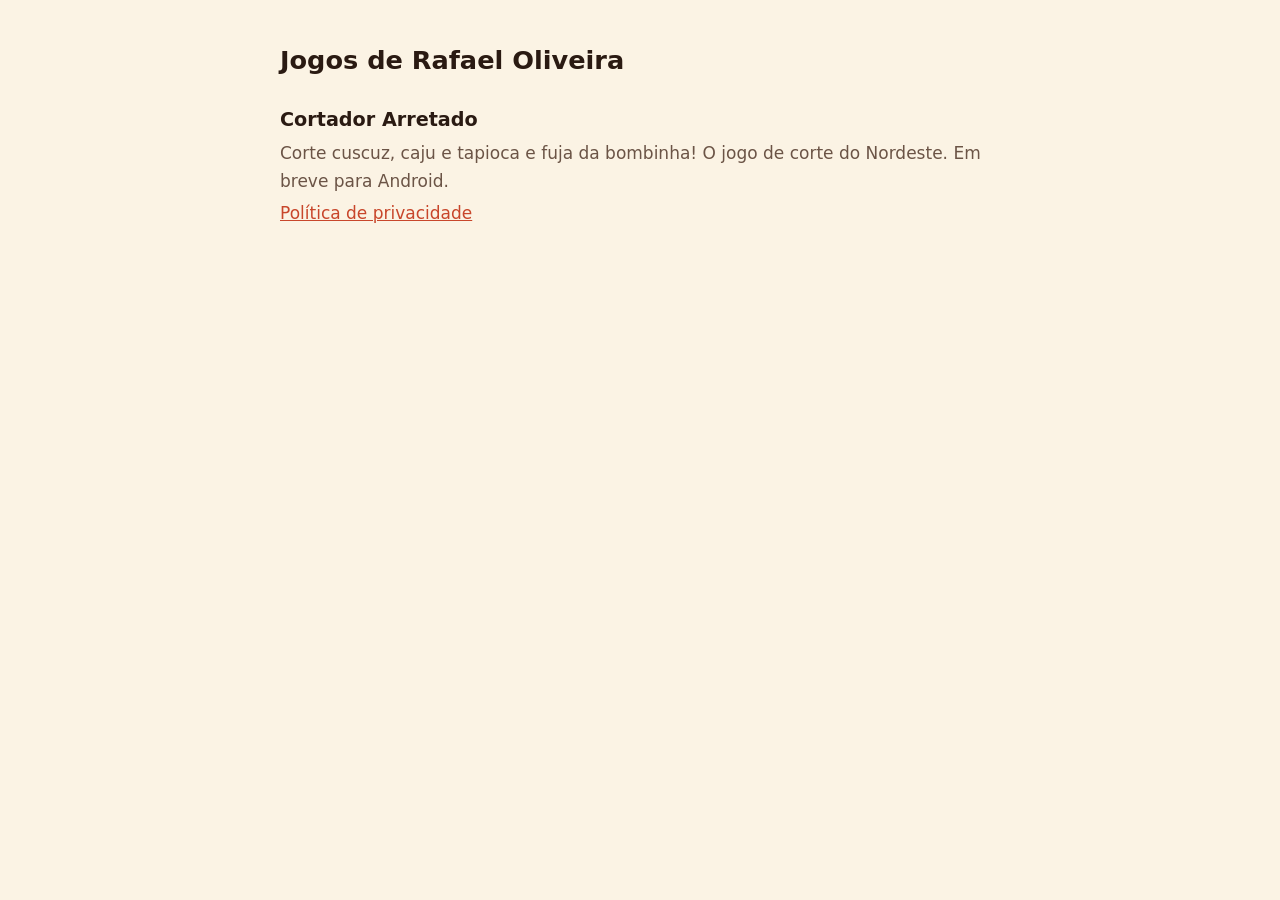
==== index.html @ 5014b314 "Site: página inicial e política de privacidade do Cortador Arretado Co-Authored-By: Claude Opus 5.5 " ====
<!doctype html>
<html lang="pt-BR">
<head>
  <meta charset="utf-8">
  <meta name="viewport" content="width=device-width, initial-scale=1">
  <title>Rafael Oliveira · Jogos</title>
  <style>
    :root { --fundo: #fbf3e4; --texto: #2a1a12; --suave: #6b5446; --destaque: #c8462b; }
    @media (prefers-color-scheme: dark) { :root { --fundo: #1f1712; --texto: #f3e7d6; --suave: #c2ad98; --destaque: #ff8a5c; } }
    body { margin: 0; background: var(--fundo); color: var(--texto); font: 17px/1.6 system-ui, -apple-system, "Segoe UI", Roboto, sans-serif; }
    main { max-width: 720px; margin: 0 auto; padding: 40px 16px; }
    h1 { font-size: 1.6rem; margin: 0 0 1.5rem; }
    a { color: var(--destaque); }
    .jogo h2 { margin: 0; font-size: 1.2rem; }
    .jogo p { margin: .3rem 0; color: var(--suave); }
  </style>
</head>
<body>
<main>
  <h1>Jogos de Rafael Oliveira</h1>
  <div class="jogo">
    <h2>Cortador Arretado</h2>
    <p>Corte cuscuz, caju e tapioca e fuja da bombinha! O jogo de corte do Nordeste. Em breve para Android.</p>
    <p><a href="cortador-arretado/privacidade/">Política de privacidade</a></p>
  </div>
</main>
</body>
</html>
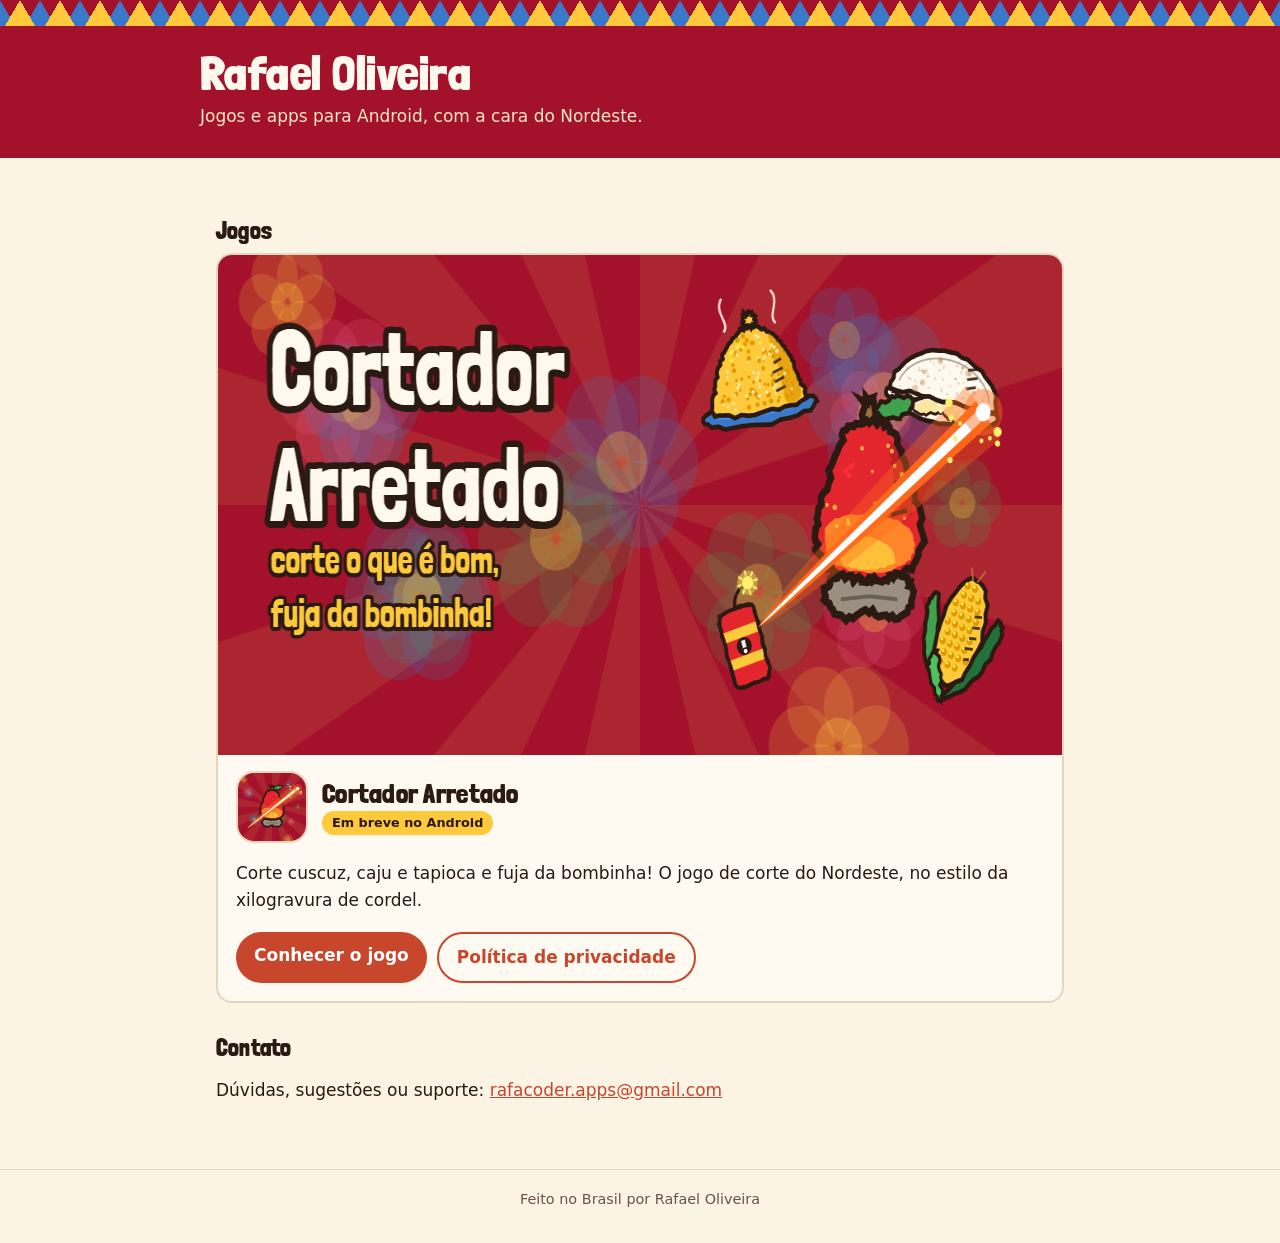
==== commit 510737bc: "Site: página inicial com contato e página do Cortador Arretado Ícone, imagem de destaque e prints do" ====
--- a/index.html
+++ b/index.html
@@ -3,26 +3,41 @@
 <head>
   <meta charset="utf-8">
   <meta name="viewport" content="width=device-width, initial-scale=1">
-  <title>Rafael Oliveira · Jogos</title>
-  <style>
-    :root { --fundo: #fbf3e4; --texto: #2a1a12; --suave: #6b5446; --destaque: #c8462b; }
-    @media (prefers-color-scheme: dark) { :root { --fundo: #1f1712; --texto: #f3e7d6; --suave: #c2ad98; --destaque: #ff8a5c; } }
-    body { margin: 0; background: var(--fundo); color: var(--texto); font: 17px/1.6 system-ui, -apple-system, "Segoe UI", Roboto, sans-serif; }
-    main { max-width: 720px; margin: 0 auto; padding: 40px 16px; }
-    h1 { font-size: 1.6rem; margin: 0 0 1.5rem; }
-    a { color: var(--destaque); }
-    .jogo h2 { margin: 0; font-size: 1.2rem; }
-    .jogo p { margin: .3rem 0; color: var(--suave); }
-  </style>
+  <title>Rafael Oliveira · Jogos e apps</title>
+  <meta name="description" content="Jogos e apps para Android feitos por Rafael Oliveira, com a cara do Nordeste.">
+  <link rel="icon" href="cortador-arretado/img/icone.png">
+  <link rel="stylesheet" href="estilo.css">
 </head>
 <body>
+<header class="topo">
+  <div class="dentro">
+    <h1 class="titulo">Rafael Oliveira</h1>
+    <p>Jogos e apps para Android, com a cara do Nordeste.</p>
+  </div>
+</header>
 <main>
-  <h1>Jogos de Rafael Oliveira</h1>
-  <div class="jogo">
-    <h2>Cortador Arretado</h2>
-    <p>Corte cuscuz, caju e tapioca e fuja da bombinha! O jogo de corte do Nordeste. Em breve para Android.</p>
-    <p><a href="cortador-arretado/privacidade/">Política de privacidade</a></p>
-  </div>
+  <h2 class="titulo">Jogos</h2>
+  <article class="cartao">
+    <a href="cortador-arretado/"><img src="cortador-arretado/img/destaque.png" alt="Cortador Arretado: corte o que é bom, fuja da bombinha!" width="1024" height="500"></a>
+    <div class="corpo">
+      <div class="cabeca">
+        <img src="cortador-arretado/img/icone.png" alt="" width="72" height="72">
+        <div>
+          <h3 class="titulo">Cortador Arretado</h3>
+          <span class="selo">Em breve no Android</span>
+        </div>
+      </div>
+      <p>Corte cuscuz, caju e tapioca e fuja da bombinha! O jogo de corte do Nordeste, no estilo da xilogravura de cordel.</p>
+      <div class="botoes">
+        <a class="botao" href="cortador-arretado/">Conhecer o jogo</a>
+        <a class="botao leve" href="cortador-arretado/privacidade/">Política de privacidade</a>
+      </div>
+    </div>
+  </article>
+
+  <h2 class="titulo">Contato</h2>
+  <p>Dúvidas, sugestões ou suporte: <a href="mailto:rafacoder.apps@gmail.com">rafacoder.apps@gmail.com</a></p>
 </main>
+<footer>Feito no Brasil por Rafael Oliveira</footer>
 </body>
 </html>
--- a/estilo.css
+++ b/estilo.css
@@ -0,0 +1,49 @@
+/* Estilo comum do site (cores da Chita de São João, a mesma paleta do Cortador Arretado). */
+@font-face {
+  font-family: "Londrina Solid";
+  src: url("fontes/londrina-solid-900.woff2") format("woff2");
+  font-weight: 900;
+  font-display: swap;
+}
+:root {
+  --fundo: #fbf3e4; --cartao: #fffaf1; --texto: #2a1a12; --suave: #6b5446;
+  --destaque: #c8462b; --vermelho: #a3122a; --ouro: #ffc93c; --linha: #e6d6bd;
+}
+@media (prefers-color-scheme: dark) {
+  :root { --fundo: #1f1712; --cartao: #2a201a; --texto: #f3e7d6; --suave: #c2ad98; --destaque: #ff8a5c; --linha: #3a2d24; }
+}
+* { box-sizing: border-box; }
+body { margin: 0; background: var(--fundo); color: var(--texto); font: 17px/1.6 system-ui, -apple-system, "Segoe UI", Roboto, sans-serif; }
+a { color: var(--destaque); }
+img { max-width: 100%; display: block; }
+.titulo { font-family: "Londrina Solid", system-ui, sans-serif; font-weight: 900; letter-spacing: .01em; line-height: 1.05; }
+
+/* faixa do topo com bandeirinhas */
+.topo { background: var(--vermelho); color: #fff8ec; padding: 0 16px 28px; position: relative; overflow: hidden; }
+.topo::before {
+  content: ""; display: block; height: 26px; margin: 0 -16px 22px;
+  background:
+    conic-gradient(from 150deg at 50% 0, #ffc93c 0 60deg, transparent 0) 0 0 / 40px 26px,
+    conic-gradient(from 150deg at 50% 0, #3a78c9 0 60deg, transparent 0) 20px 0 / 40px 26px;
+  background-repeat: repeat-x;
+}
+.topo .dentro { max-width: 880px; margin: 0 auto; }
+.topo h1 { margin: 0; font-size: clamp(2rem, 6vw, 3rem); }
+.topo p { margin: .3rem 0 0; color: #fbe7c4; }
+
+main { max-width: 880px; margin: 0 auto; padding: 28px 16px 48px; }
+h2 { font-size: 1.5rem; margin: 2rem 0 .6rem; }
+.cartao { background: var(--cartao); border: 2px solid var(--linha); border-radius: 16px; overflow: hidden; }
+.cartao .corpo { padding: 16px 18px 18px; }
+.cartao .cabeca { display: flex; gap: 14px; align-items: center; }
+.cartao .cabeca img { width: 72px; height: 72px; border-radius: 18px; border: 2px solid var(--linha); flex: none; }
+.cartao h3 { margin: 0; font-size: 1.7rem; }
+.selo { display: inline-block; font-size: .8rem; font-weight: 700; padding: 2px 10px; border-radius: 999px; background: var(--ouro); color: #2a1a12; }
+.suave { color: var(--suave); }
+.botoes { display: flex; flex-wrap: wrap; gap: 10px; margin-top: 14px; }
+.botao { display: inline-block; padding: 10px 18px; border-radius: 999px; font-weight: 700; text-decoration: none; background: var(--destaque); color: #fff; }
+.botao.leve { background: transparent; color: var(--destaque); border: 2px solid var(--destaque); }
+.prints { display: grid; grid-template-columns: repeat(auto-fill, minmax(150px, 1fr)); gap: 12px; }
+.prints img { border-radius: 14px; border: 2px solid var(--linha); }
+ul.lista { padding-left: 1.2rem; }
+footer { border-top: 1px solid var(--linha); color: var(--suave); font-size: .9rem; padding: 18px 16px 32px; text-align: center; }
